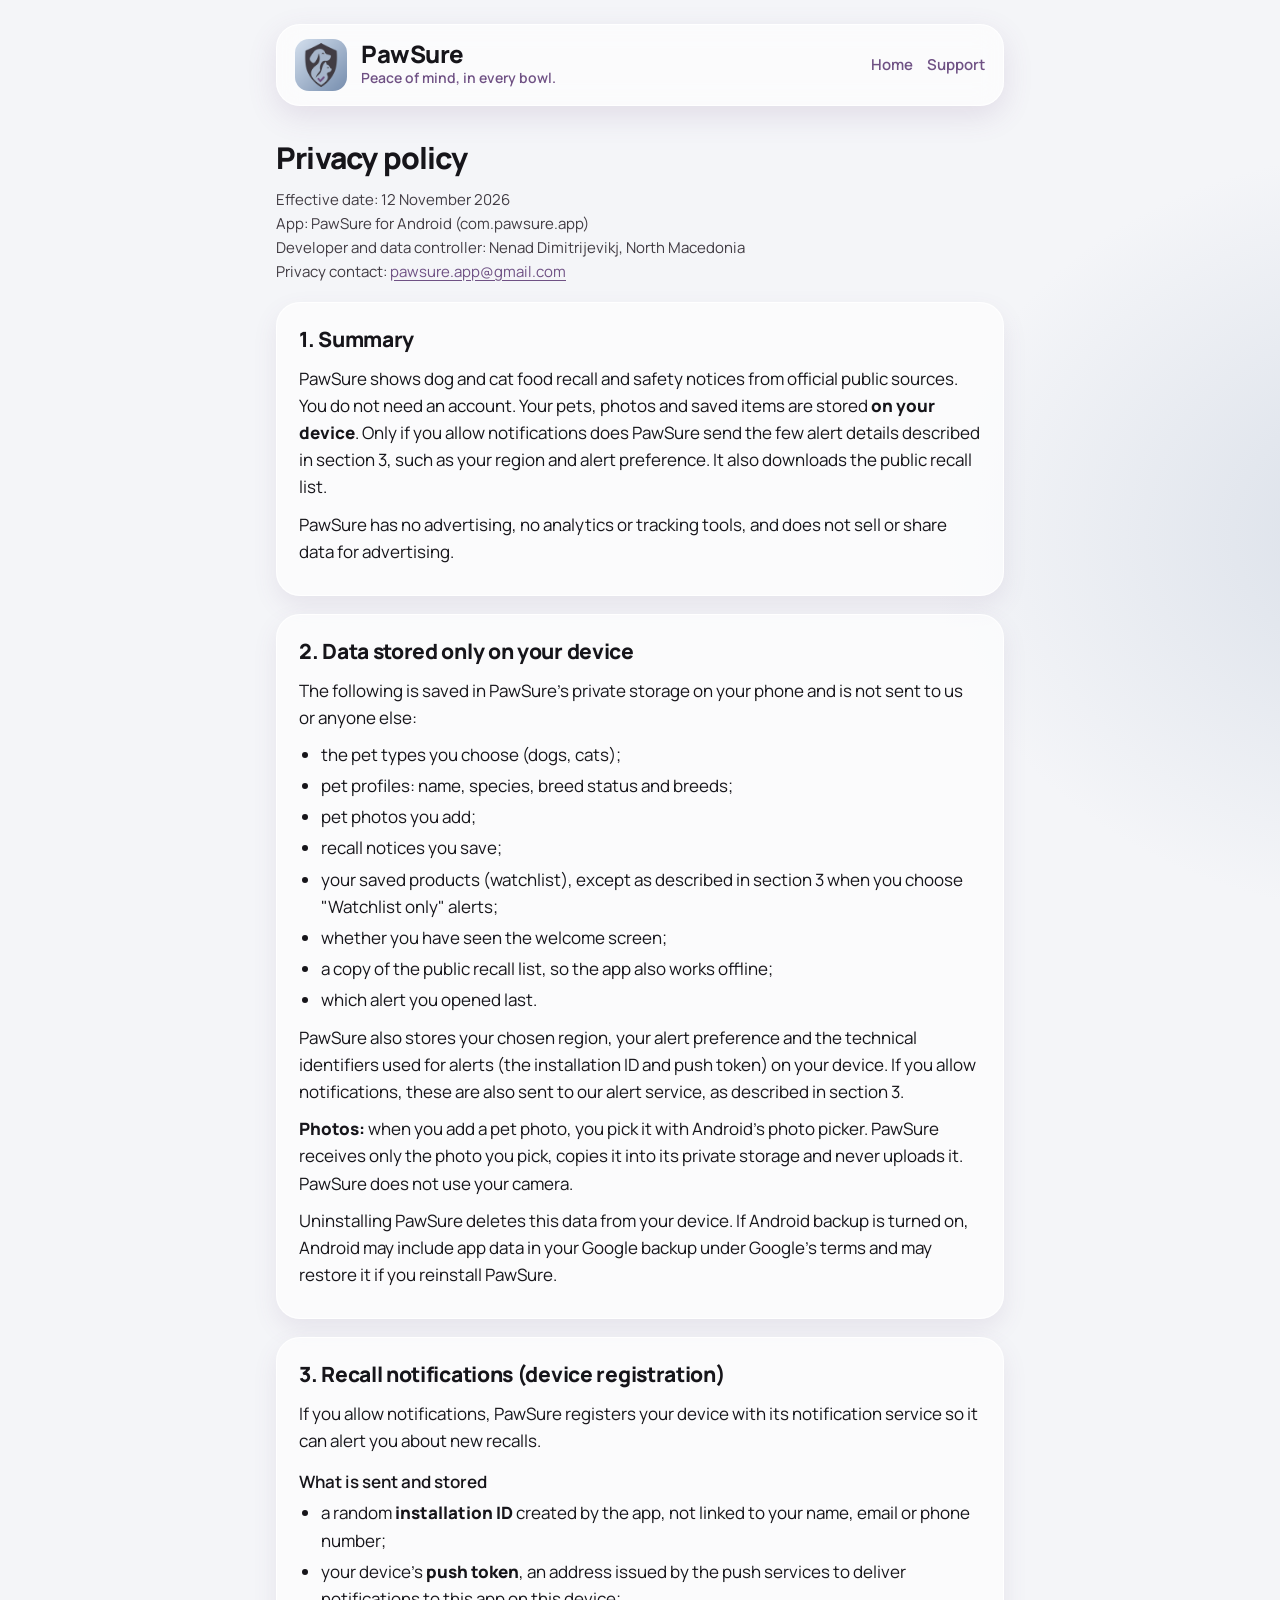
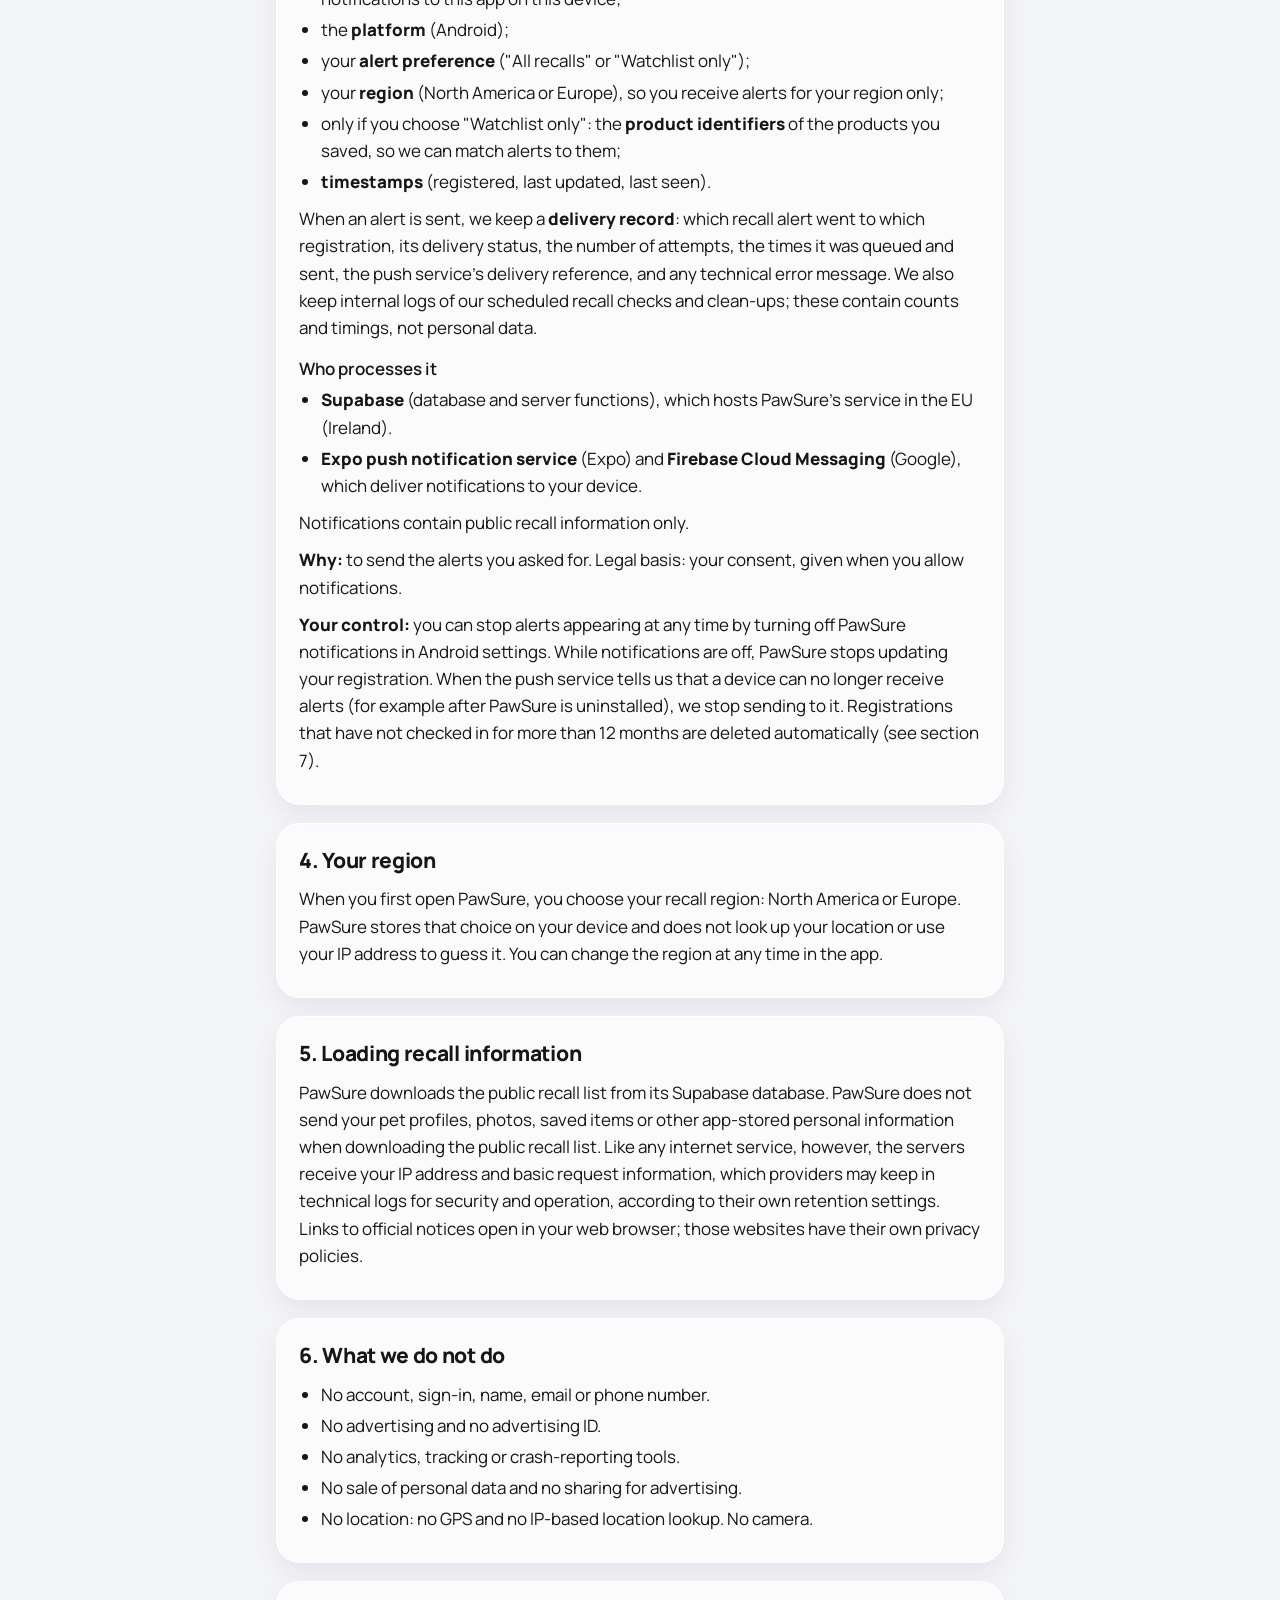
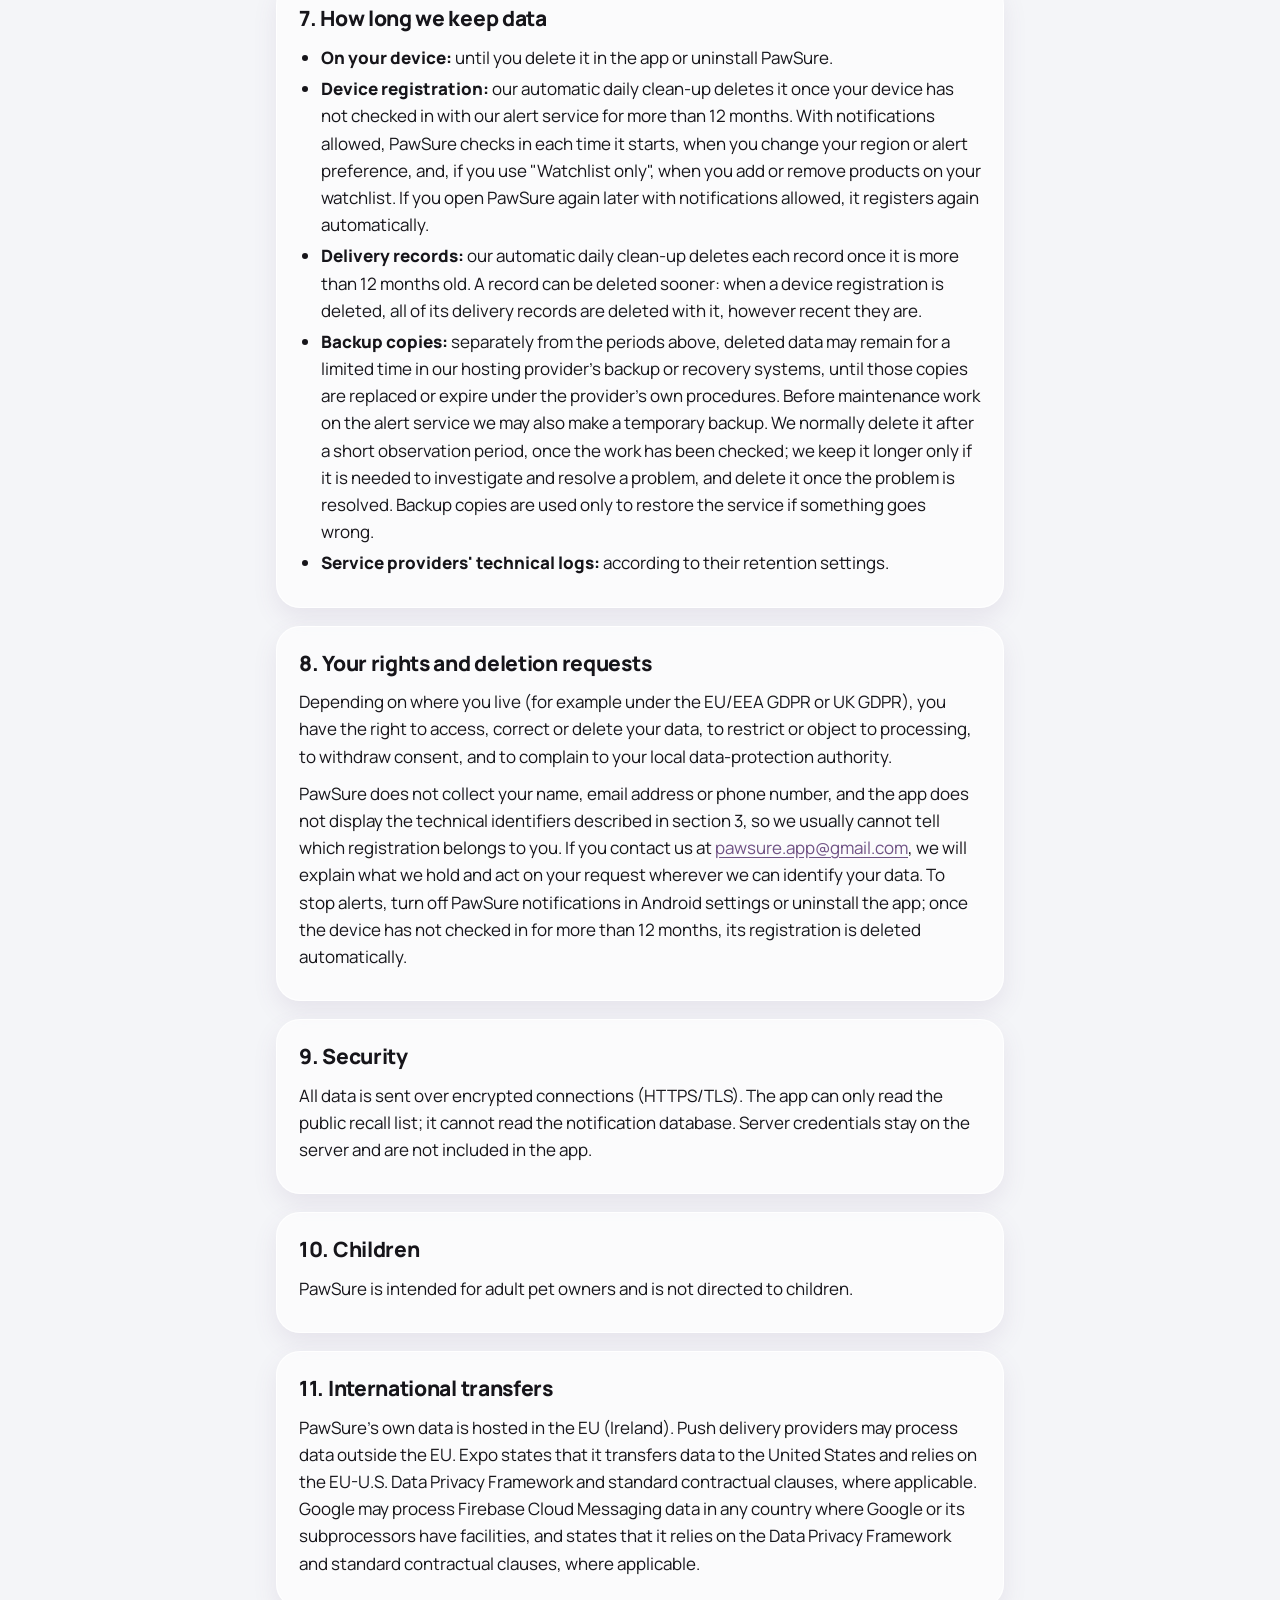
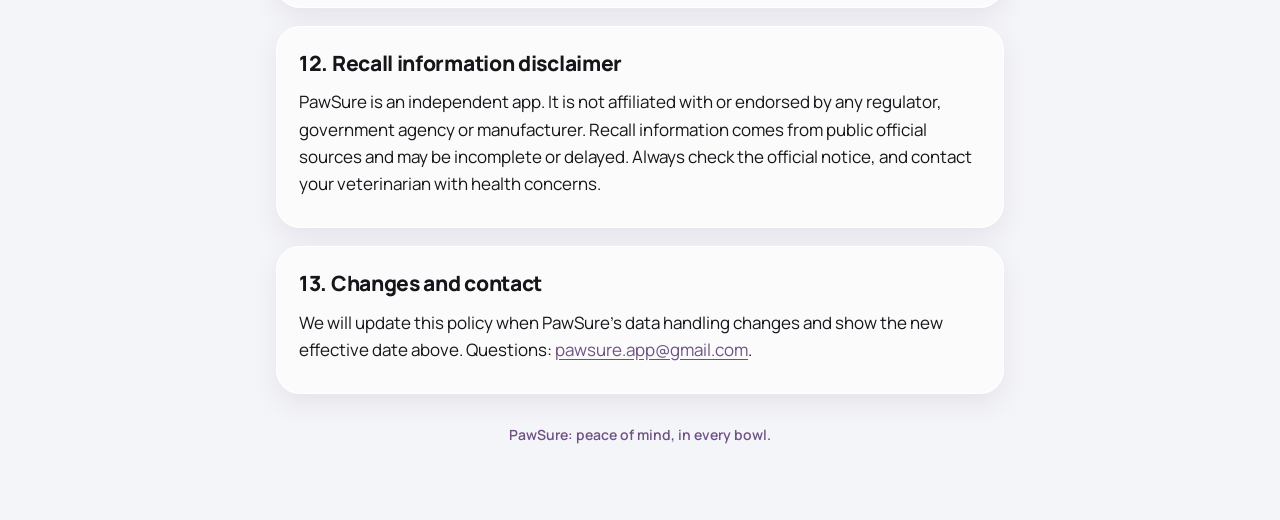
==== privacy.html @ b875d5a6 "PawSure website: home, privacy policy and support" ====
<!doctype html>
<html lang="en">
<head>
  <meta charset="utf-8">
  <meta name="viewport" content="width=device-width, initial-scale=1">
  <title>PawSure Privacy Policy</title>
  <meta name="description" content="How the PawSure app handles your data.">
  <link rel="icon" href="images/pawsure-icon.png">
  <link rel="stylesheet" href="styles.css">
</head>
<body>
<div class="wrap">
  <header class="site">
    <img src="images/pawsure-icon.png" alt="PawSure logo">
    <div><div class="name">PawSure</div><div class="tag">Peace of mind, in every bowl.</div></div>
    <nav class="site"><a href="index.html">Home</a><a href="support.html">Support</a></nav>
  </header>

  <h1 class="page">Privacy policy</h1>
  <p class="meta">
    Effective date: 12 November 2026<br>
    App: PawSure for Android (com.pawsure.app)<br>
    Developer and data controller: Nenad Dimitrijevikj, North Macedonia<br>
    Privacy contact: <a href="mailto:pawsure.app@gmail.com">pawsure.app@gmail.com</a>
  </p>

  <section class="card">
    <h2>1. Summary</h2>
    <p>PawSure shows dog and cat food recall and safety notices from official public sources. You do not need an account. Your pets, photos and saved items are stored <strong>on your device</strong>. Only if you allow notifications does PawSure send the few alert details described in section 3, such as your region and alert preference. It also downloads the public recall list.</p>
    <p>PawSure has no advertising, no analytics or tracking tools, and does not sell or share data for advertising.</p>
  </section>

  <section class="card">
    <h2>2. Data stored only on your device</h2>
    <p>The following is saved in PawSure's private storage on your phone and is not sent to us or anyone else:</p>
    <ul>
      <li>the pet types you choose (dogs, cats);</li>
      <li>pet profiles: name, species, breed status and breeds;</li>
      <li>pet photos you add;</li>
      <li>recall notices you save;</li>
      <li>your saved products (watchlist), except as described in section 3 when you choose "Watchlist only" alerts;</li>
      <li>whether you have seen the welcome screen;</li>
      <li>a copy of the public recall list, so the app also works offline;</li>
      <li>which alert you opened last.</li>
    </ul>
    <p>PawSure also stores your chosen region, your alert preference and the technical identifiers used for alerts (the installation ID and push token) on your device. If you allow notifications, these are also sent to our alert service, as described in section 3.</p>
    <p><strong>Photos:</strong> when you add a pet photo, you pick it with Android's photo picker. PawSure receives only the photo you pick, copies it into its private storage and never uploads it. PawSure does not use your camera.</p>
    <p>Uninstalling PawSure deletes this data from your device. If Android backup is turned on, Android may include app data in your Google backup under Google's terms and may restore it if you reinstall PawSure.</p>
  </section>

  <section class="card">
    <h2>3. Recall notifications (device registration)</h2>
    <p>If you allow notifications, PawSure registers your device with its notification service so it can alert you about new recalls.</p>
    <h3>What is sent and stored</h3>
    <ul>
      <li>a random <strong>installation ID</strong> created by the app, not linked to your name, email or phone number;</li>
      <li>your device's <strong>push token</strong>, an address issued by the push services to deliver notifications to this app on this device;</li>
      <li>the <strong>platform</strong> (Android);</li>
      <li>your <strong>alert preference</strong> ("All recalls" or "Watchlist only");</li>
      <li>your <strong>region</strong> (North America or Europe), so you receive alerts for your region only;</li>
      <li>only if you choose "Watchlist only": the <strong>product identifiers</strong> of the products you saved, so we can match alerts to them;</li>
      <li><strong>timestamps</strong> (registered, last updated, last seen).</li>
    </ul>
    <p>When an alert is sent, we keep a <strong>delivery record</strong>: which recall alert went to which registration, its delivery status, the number of attempts, the times it was queued and sent, the push service's delivery reference, and any technical error message. We also keep internal logs of our scheduled recall checks and clean-ups; these contain counts and timings, not personal data.</p>
    <h3>Who processes it</h3>
    <ul>
      <li><strong>Supabase</strong> (database and server functions), which hosts PawSure's service in the EU (Ireland).</li>
      <li><strong>Expo push notification service</strong> (Expo) and <strong>Firebase Cloud Messaging</strong> (Google), which deliver notifications to your device.</li>
    </ul>
    <p>Notifications contain public recall information only.</p>
    <p><strong>Why:</strong> to send the alerts you asked for. Legal basis: your consent, given when you allow notifications.</p>
    <p><strong>Your control:</strong> you can stop alerts appearing at any time by turning off PawSure notifications in Android settings. While notifications are off, PawSure stops updating your registration. When the push service tells us that a device can no longer receive alerts (for example after PawSure is uninstalled), we stop sending to it. Registrations that have not checked in for more than 12 months are deleted automatically (see section 7).</p>
  </section>

  <section class="card">
    <h2>4. Your region</h2>
    <p>When you first open PawSure, you choose your recall region: North America or Europe. PawSure stores that choice on your device and does not look up your location or use your IP address to guess it. You can change the region at any time in the app.</p>
  </section>

  <section class="card">
    <h2>5. Loading recall information</h2>
    <p>PawSure downloads the public recall list from its Supabase database. PawSure does not send your pet profiles, photos, saved items or other app-stored personal information when downloading the public recall list. Like any internet service, however, the servers receive your IP address and basic request information, which providers may keep in technical logs for security and operation, according to their own retention settings. Links to official notices open in your web browser; those websites have their own privacy policies.</p>
  </section>

  <section class="card">
    <h2>6. What we do not do</h2>
    <ul>
      <li>No account, sign-in, name, email or phone number.</li>
      <li>No advertising and no advertising ID.</li>
      <li>No analytics, tracking or crash-reporting tools.</li>
      <li>No sale of personal data and no sharing for advertising.</li>
      <li>No location: no GPS and no IP-based location lookup. No camera.</li>
    </ul>
  </section>

  <section class="card">
    <h2>7. How long we keep data</h2>
    <ul>
      <li><strong>On your device:</strong> until you delete it in the app or uninstall PawSure.</li>
      <li><strong>Device registration:</strong> our automatic daily clean-up deletes it once your device has not checked in with our alert service for more than 12 months. With notifications allowed, PawSure checks in each time it starts, when you change your region or alert preference, and, if you use "Watchlist only", when you add or remove products on your watchlist. If you open PawSure again later with notifications allowed, it registers again automatically.</li>
      <li><strong>Delivery records:</strong> our automatic daily clean-up deletes each record once it is more than 12 months old. A record can be deleted sooner: when a device registration is deleted, all of its delivery records are deleted with it, however recent they are.</li>
      <li><strong>Backup copies:</strong> separately from the periods above, deleted data may remain for a limited time in our hosting provider's backup or recovery systems, until those copies are replaced or expire under the provider's own procedures. Before maintenance work on the alert service we may also make a temporary backup. We normally delete it after a short observation period, once the work has been checked; we keep it longer only if it is needed to investigate and resolve a problem, and delete it once the problem is resolved. Backup copies are used only to restore the service if something goes wrong.</li>
      <li><strong>Service providers' technical logs:</strong> according to their retention settings.</li>
    </ul>
  </section>

  <section class="card">
    <h2>8. Your rights and deletion requests</h2>
    <p>Depending on where you live (for example under the EU/EEA GDPR or UK GDPR), you have the right to access, correct or delete your data, to restrict or object to processing, to withdraw consent, and to complain to your local data-protection authority.</p>
    <p>PawSure does not collect your name, email address or phone number, and the app does not display the technical identifiers described in section 3, so we usually cannot tell which registration belongs to you. If you contact us at <a href="mailto:pawsure.app@gmail.com">pawsure.app@gmail.com</a>, we will explain what we hold and act on your request wherever we can identify your data. To stop alerts, turn off PawSure notifications in Android settings or uninstall the app; once the device has not checked in for more than 12 months, its registration is deleted automatically.</p>
  </section>

  <section class="card">
    <h2>9. Security</h2>
    <p>All data is sent over encrypted connections (HTTPS/TLS). The app can only read the public recall list; it cannot read the notification database. Server credentials stay on the server and are not included in the app.</p>
  </section>

  <section class="card">
    <h2>10. Children</h2>
    <p>PawSure is intended for adult pet owners and is not directed to children.</p>
  </section>

  <section class="card">
    <h2>11. International transfers</h2>
    <p>PawSure's own data is hosted in the EU (Ireland). Push delivery providers may process data outside the EU. Expo states that it transfers data to the United States and relies on the EU-U.S. Data Privacy Framework and standard contractual clauses, where applicable. Google may process Firebase Cloud Messaging data in any country where Google or its subprocessors have facilities, and states that it relies on the Data Privacy Framework and standard contractual clauses, where applicable.</p>
  </section>

  <section class="card">
    <h2>12. Recall information disclaimer</h2>
    <p>PawSure is an independent app. It is not affiliated with or endorsed by any regulator, government agency or manufacturer. Recall information comes from public official sources and may be incomplete or delayed. Always check the official notice, and contact your veterinarian with health concerns.</p>
  </section>

  <section class="card">
    <h2>13. Changes and contact</h2>
    <p>We will update this policy when PawSure's data handling changes and show the new effective date above. Questions: <a href="mailto:pawsure.app@gmail.com">pawsure.app@gmail.com</a>.</p>
  </section>

  <footer class="site"><p class="slogan">PawSure: peace of mind, in every bowl.</p></footer>
</div>
</body>
</html>
---- styles.css ----
/* PawSure website: brand palette and Manrope (bundled locally; no third-party font requests). */
@font-face { font-family: "Manrope"; font-weight: 400; font-display: swap; src: url("fonts/Manrope_400Regular.ttf") format("truetype"); }
@font-face { font-family: "Manrope"; font-weight: 600; font-display: swap; src: url("fonts/Manrope_600SemiBold.ttf") format("truetype"); }
@font-face { font-family: "Manrope"; font-weight: 800; font-display: swap; src: url("fonts/Manrope_800ExtraBold.ttf") format("truetype"); }

:root {
  --onyx: #16151A;
  --graphite: #403B42;
  --lilac: #A4989A;
  --grape: #6F5184;
  --powder: #A7B6CB;
  --bg: #F4F5F8;
  --card: rgba(255, 255, 255, 0.62);
  --rim: rgba(255, 255, 255, 0.9);
}

* { box-sizing: border-box; }
html { -webkit-text-size-adjust: 100%; }
body {
  margin: 0;
  font-family: "Manrope", system-ui, sans-serif;
  color: var(--onyx);
  background:
    radial-gradient(60rem 40rem at 10% -10%, rgba(111, 81, 132, 0.22), transparent 60%),
    radial-gradient(50rem 40rem at 110% 10%, rgba(167, 182, 203, 0.35), transparent 60%),
    var(--bg);
  line-height: 1.6;
  font-size: 17px;
}
a { color: var(--grape); text-underline-offset: 3px; }
a:hover { color: var(--onyx); }

.wrap { max-width: 760px; margin: 0 auto; padding: 24px 16px 64px; }

header.site {
  display: flex; align-items: center; gap: 14px;
  padding: 14px 18px; margin-bottom: 28px;
  background: var(--card); border: 1px solid var(--rim); border-radius: 24px;
  box-shadow: 0 10px 30px rgba(111, 81, 132, 0.14);
  backdrop-filter: blur(14px); -webkit-backdrop-filter: blur(14px);
}
header.site img { width: 52px; height: 52px; border-radius: 14px; }
header.site .name { font-weight: 800; font-size: 24px; letter-spacing: -0.5px; line-height: 1.1; }
header.site .tag { color: var(--grape); font-weight: 600; font-size: 14px; }
nav.site { margin-left: auto; display: flex; gap: 14px; flex-wrap: wrap; font-weight: 600; font-size: 15px; }
nav.site a { text-decoration: none; }

.hero {
  padding: 28px 24px; margin-bottom: 24px; border-radius: 24px; color: #fff;
  background: linear-gradient(135deg, var(--grape), var(--graphite) 60%, var(--onyx));
  box-shadow: 0 20px 40px rgba(111, 81, 132, 0.35);
}
.hero h1 { margin: 0 0 8px; font-size: 32px; line-height: 1.15; letter-spacing: -1px; font-weight: 800; }
.hero p { margin: 0; color: var(--powder); font-weight: 600; }

.card {
  background: var(--card); border: 1px solid var(--rim); border-radius: 24px;
  padding: 20px 22px; margin-bottom: 18px;
  box-shadow: 0 10px 24px rgba(111, 81, 132, 0.10);
}
h1.page { font-weight: 800; font-size: 30px; letter-spacing: -0.8px; margin: 0 0 6px; }
h2 { font-weight: 800; font-size: 21px; margin: 0 0 8px; letter-spacing: -0.3px; }
h3 { font-weight: 600; font-size: 17px; margin: 14px 0 4px; }
p { margin: 0 0 10px; }
ul { margin: 0 0 10px; padding-left: 22px; }
li { margin-bottom: 4px; }
.meta { color: var(--graphite); font-size: 15px; margin-bottom: 18px; }
.note {
  border-left: 4px solid var(--grape); background: rgba(111, 81, 132, 0.08);
  padding: 12px 14px; border-radius: 12px; margin: 10px 0;
}
.placeholder { background: #fff3c4; padding: 0 4px; border-radius: 4px; }
footer.site { color: var(--graphite); font-size: 14px; text-align: center; margin-top: 30px; }
footer.site .slogan { color: var(--grape); font-weight: 600; }

@media (max-width: 520px) {
  body { font-size: 16px; }
  .hero h1 { font-size: 26px; }
  h1.page { font-size: 25px; }
  nav.site { margin-left: 0; width: 100%; }
  header.site { flex-wrap: wrap; }
}
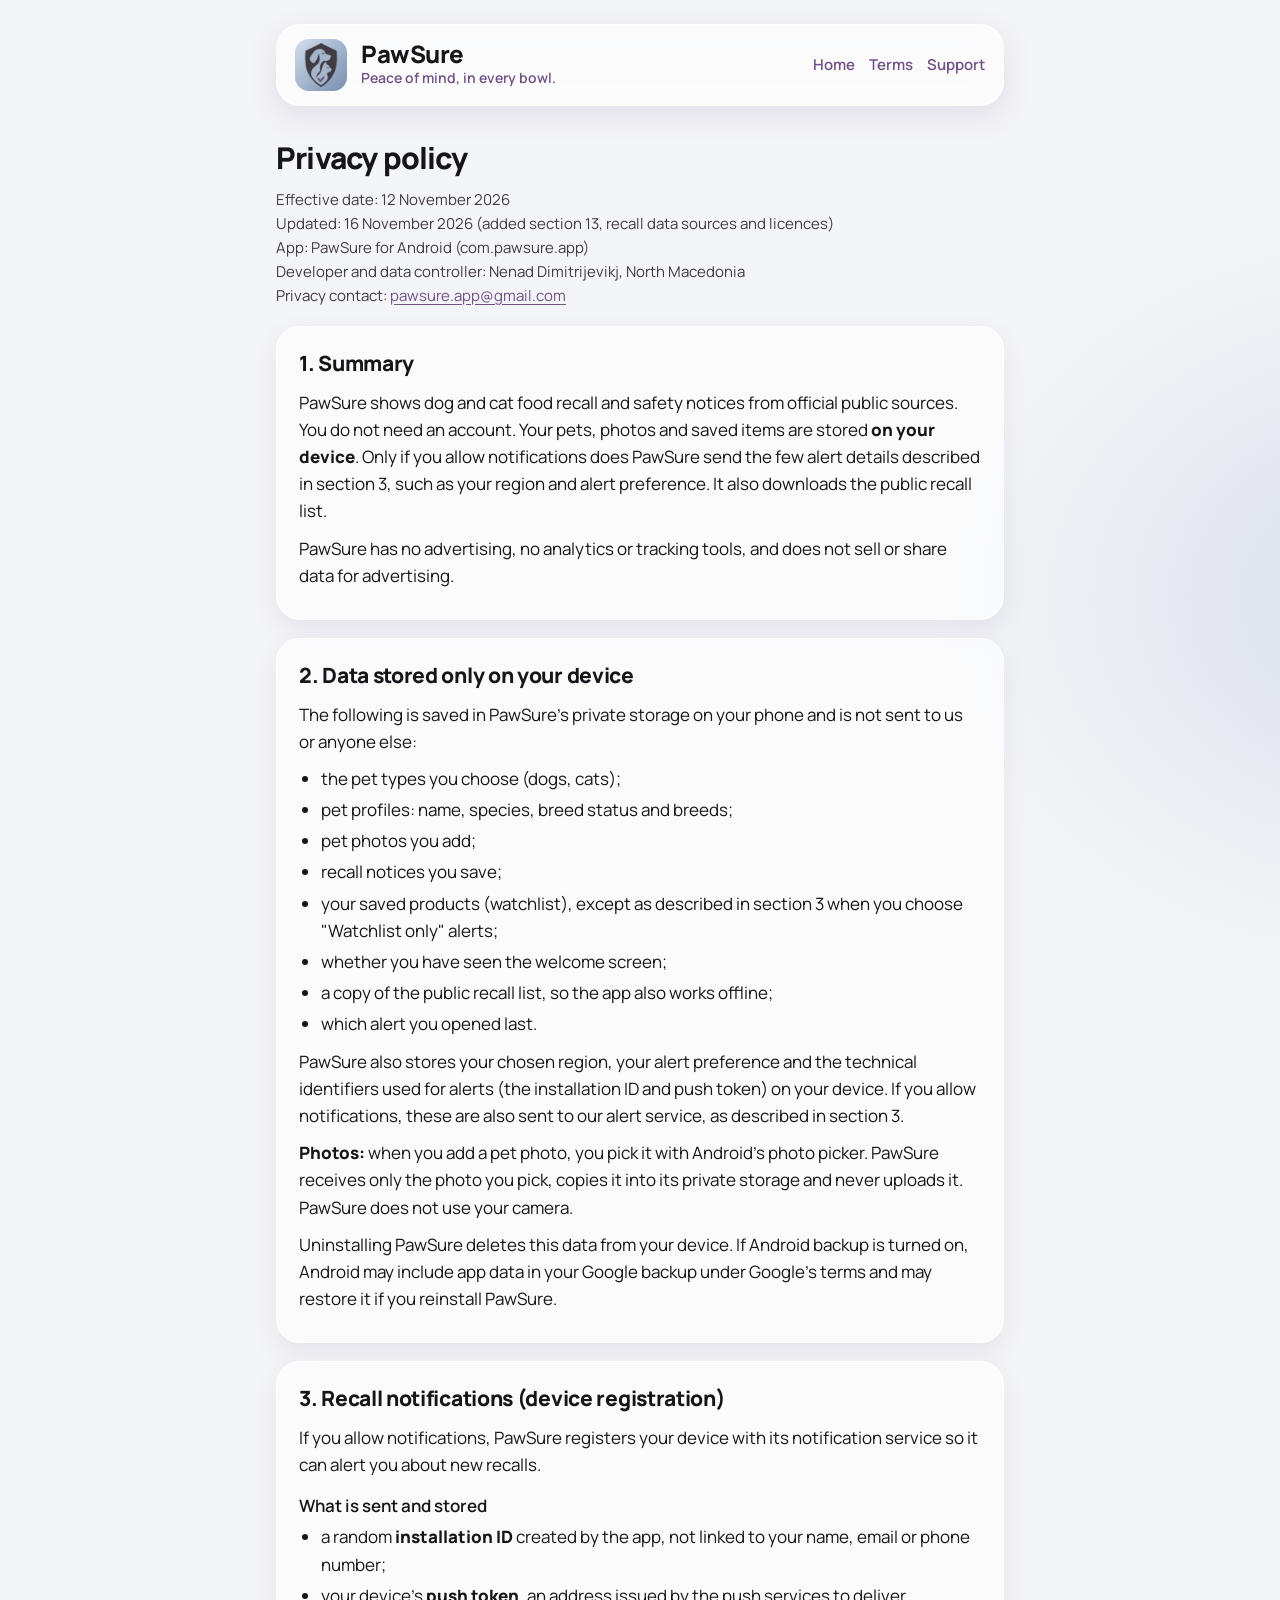
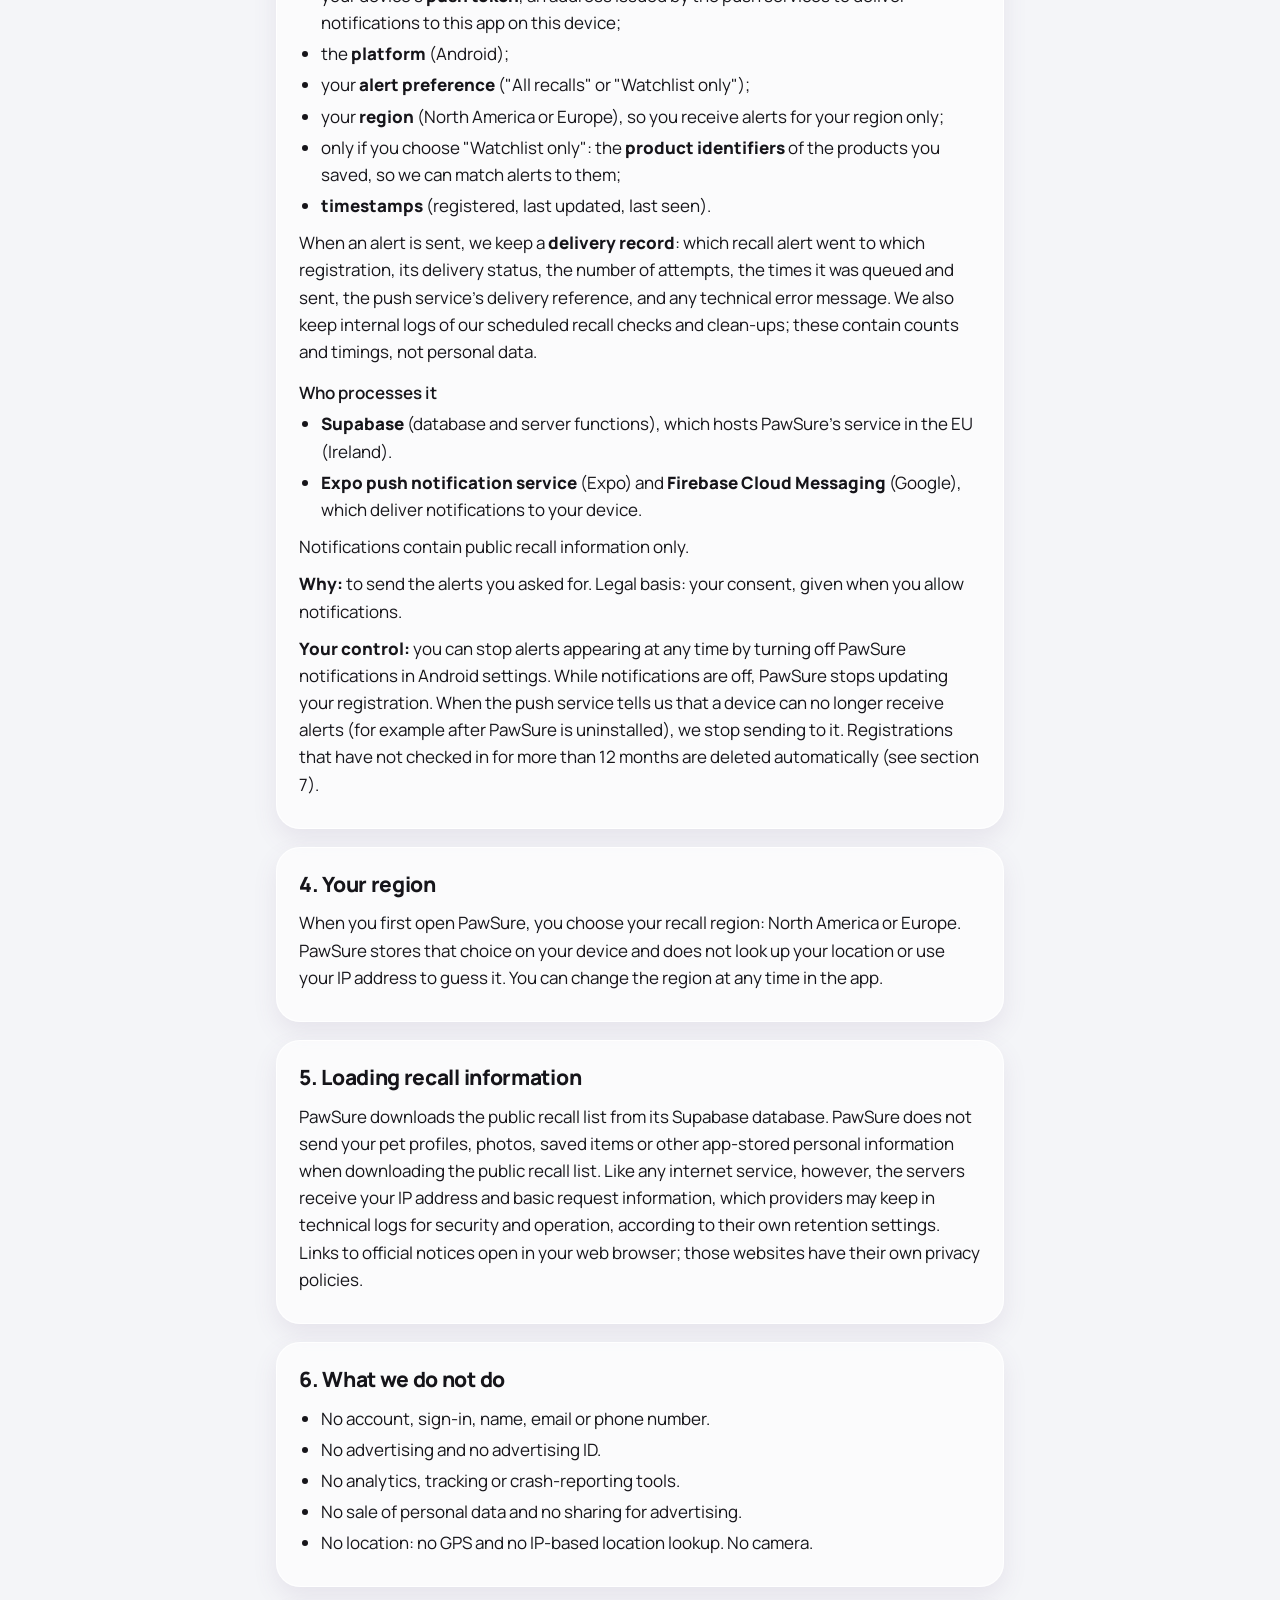
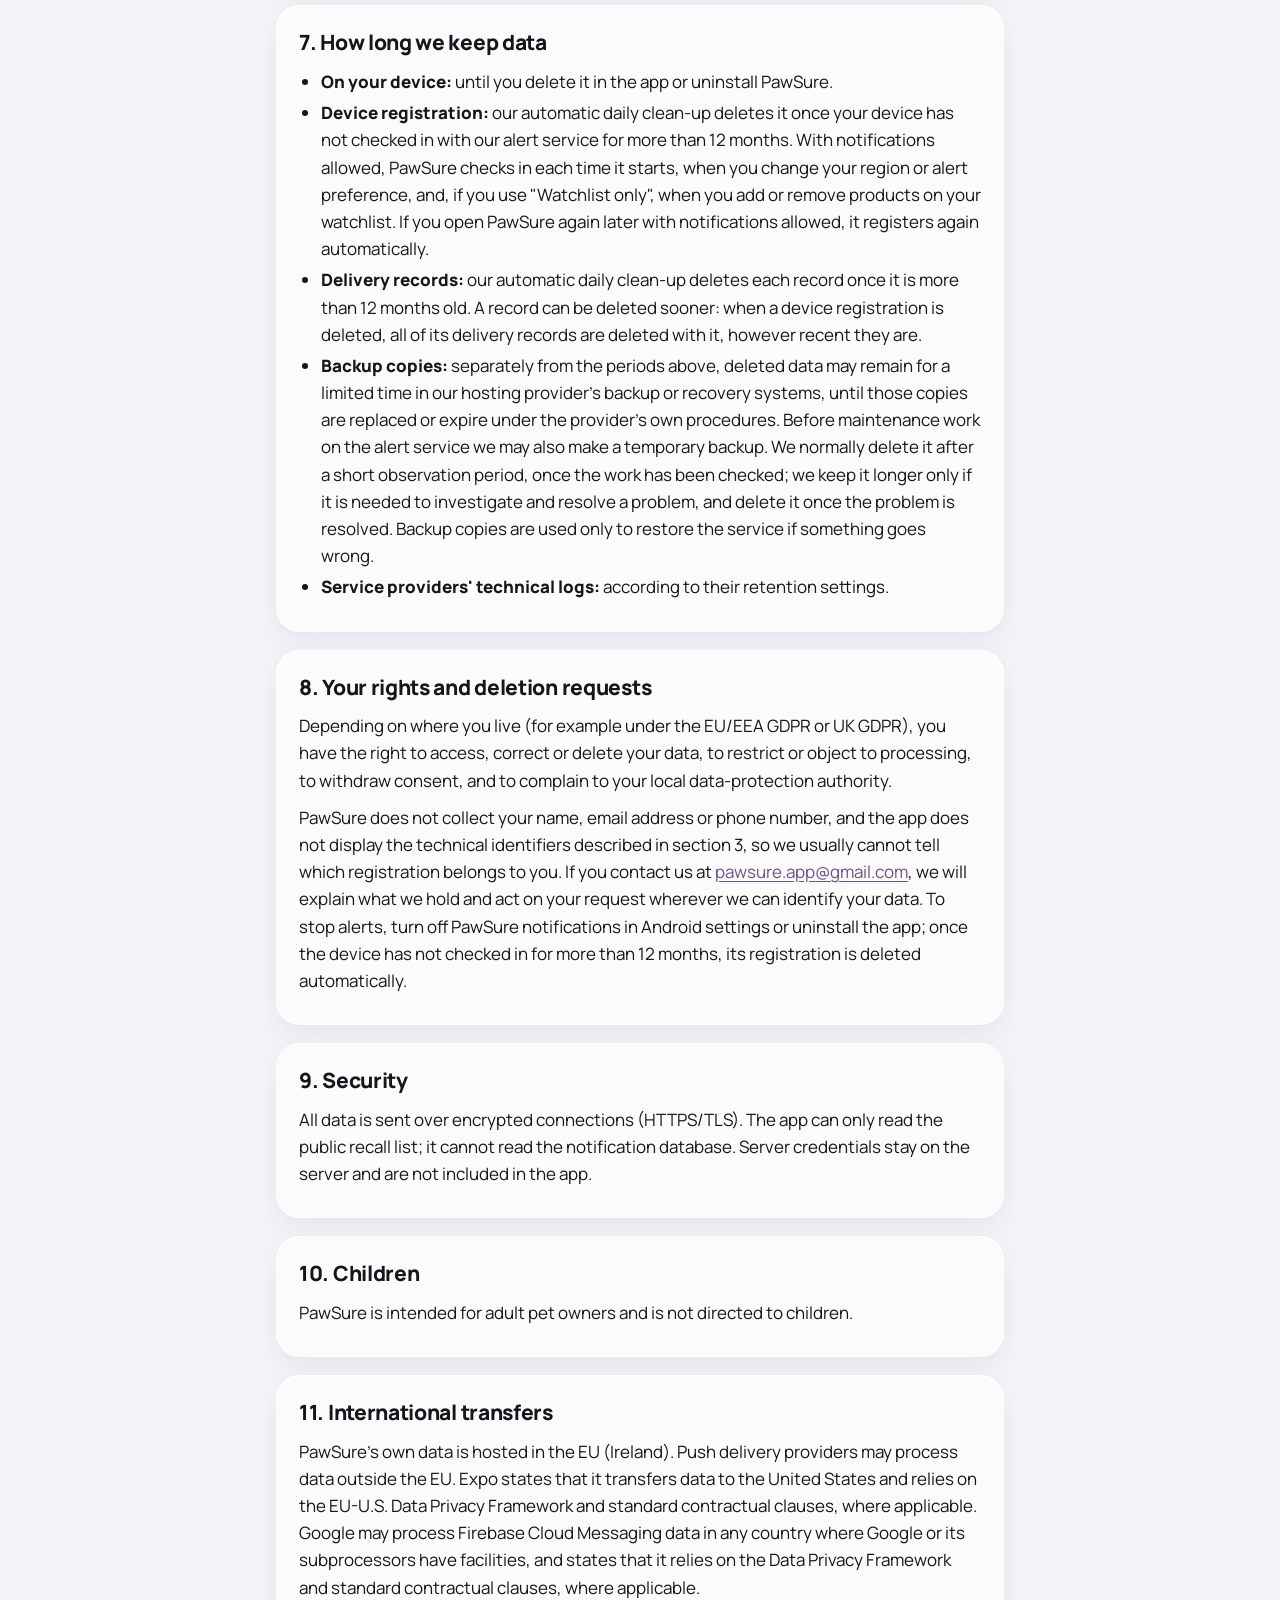
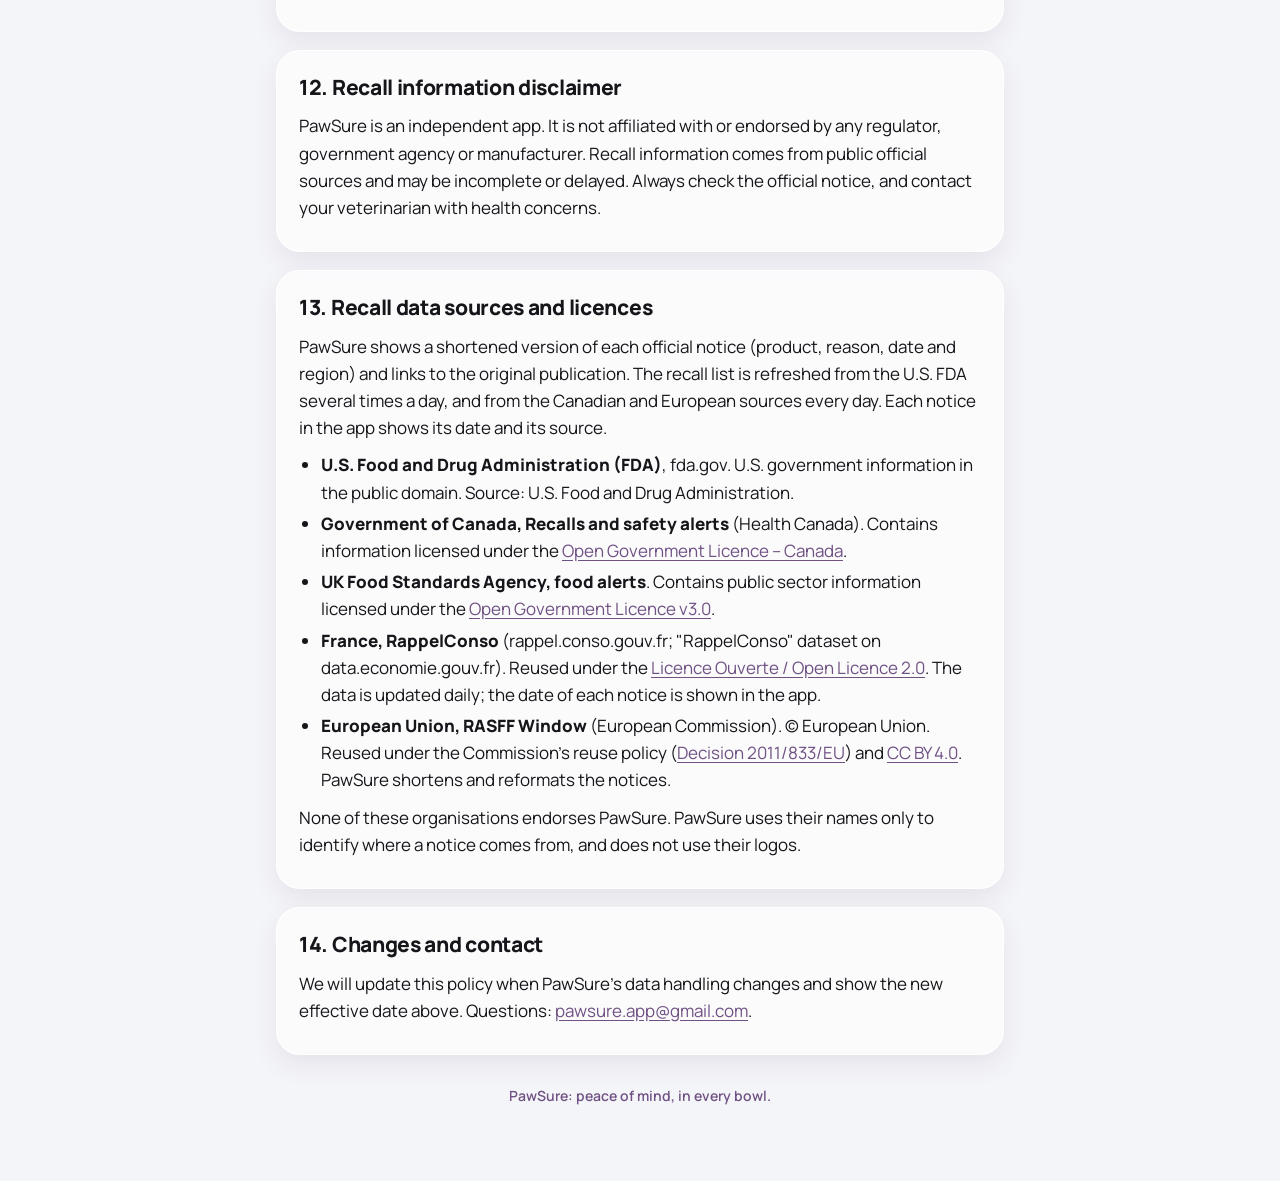
==== commit 6893901b: "Add Terms of Use and recall data sources and licences" ====
--- a/privacy.html
+++ b/privacy.html
@@ -13,12 +13,13 @@
   <header class="site">
     <img src="images/pawsure-icon.png" alt="PawSure logo">
     <div><div class="name">PawSure</div><div class="tag">Peace of mind, in every bowl.</div></div>
-    <nav class="site"><a href="index.html">Home</a><a href="support.html">Support</a></nav>
+    <nav class="site"><a href="index.html">Home</a><a href="terms.html">Terms</a><a href="support.html">Support</a></nav>
   </header>
 
   <h1 class="page">Privacy policy</h1>
   <p class="meta">
     Effective date: 12 November 2026<br>
+    Updated: 16 November 2026 (added section 13, recall data sources and licences)<br>
     App: PawSure for Android (com.pawsure.app)<br>
     Developer and data controller: Nenad Dimitrijevikj, North Macedonia<br>
     Privacy contact: <a href="mailto:pawsure.app@gmail.com">pawsure.app@gmail.com</a>
@@ -130,8 +131,21 @@
     <p>PawSure is an independent app. It is not affiliated with or endorsed by any regulator, government agency or manufacturer. Recall information comes from public official sources and may be incomplete or delayed. Always check the official notice, and contact your veterinarian with health concerns.</p>
   </section>
 
+  <section class="card" id="sources">
+    <h2>13. Recall data sources and licences</h2>
+    <p>PawSure shows a shortened version of each official notice (product, reason, date and region) and links to the original publication. The recall list is refreshed from the U.S. FDA several times a day, and from the Canadian and European sources every day. Each notice in the app shows its date and its source.</p>
+    <ul>
+      <li><strong>U.S. Food and Drug Administration (FDA)</strong>, fda.gov. U.S. government information in the public domain. Source: U.S. Food and Drug Administration.</li>
+      <li><strong>Government of Canada, Recalls and safety alerts</strong> (Health Canada). Contains information licensed under the <a href="https://open.canada.ca/en/open-government-licence-canada">Open Government Licence – Canada</a>.</li>
+      <li><strong>UK Food Standards Agency, food alerts</strong>. Contains public sector information licensed under the <a href="https://www.nationalarchives.gov.uk/doc/open-government-licence/version/3/">Open Government Licence v3.0</a>.</li>
+      <li><strong>France, RappelConso</strong> (rappel.conso.gouv.fr; "RappelConso" dataset on data.economie.gouv.fr). Reused under the <a href="https://github.com/etalab/licence-ouverte/blob/master/LO.md">Licence Ouverte / Open Licence 2.0</a>. The data is updated daily; the date of each notice is shown in the app.</li>
+      <li><strong>European Union, RASFF Window</strong> (European Commission). © European Union. Reused under the Commission's reuse policy (<a href="https://eur-lex.europa.eu/legal-content/EN/TXT/?uri=CELEX:32011D0833">Decision 2011/833/EU</a>) and <a href="https://creativecommons.org/licenses/by/4.0/">CC BY 4.0</a>. PawSure shortens and reformats the notices.</li>
+    </ul>
+    <p>None of these organisations endorses PawSure. PawSure uses their names only to identify where a notice comes from, and does not use their logos.</p>
+  </section>
+
   <section class="card">
-    <h2>13. Changes and contact</h2>
+    <h2>14. Changes and contact</h2>
     <p>We will update this policy when PawSure's data handling changes and show the new effective date above. Questions: <a href="mailto:pawsure.app@gmail.com">pawsure.app@gmail.com</a>.</p>
   </section>
 
